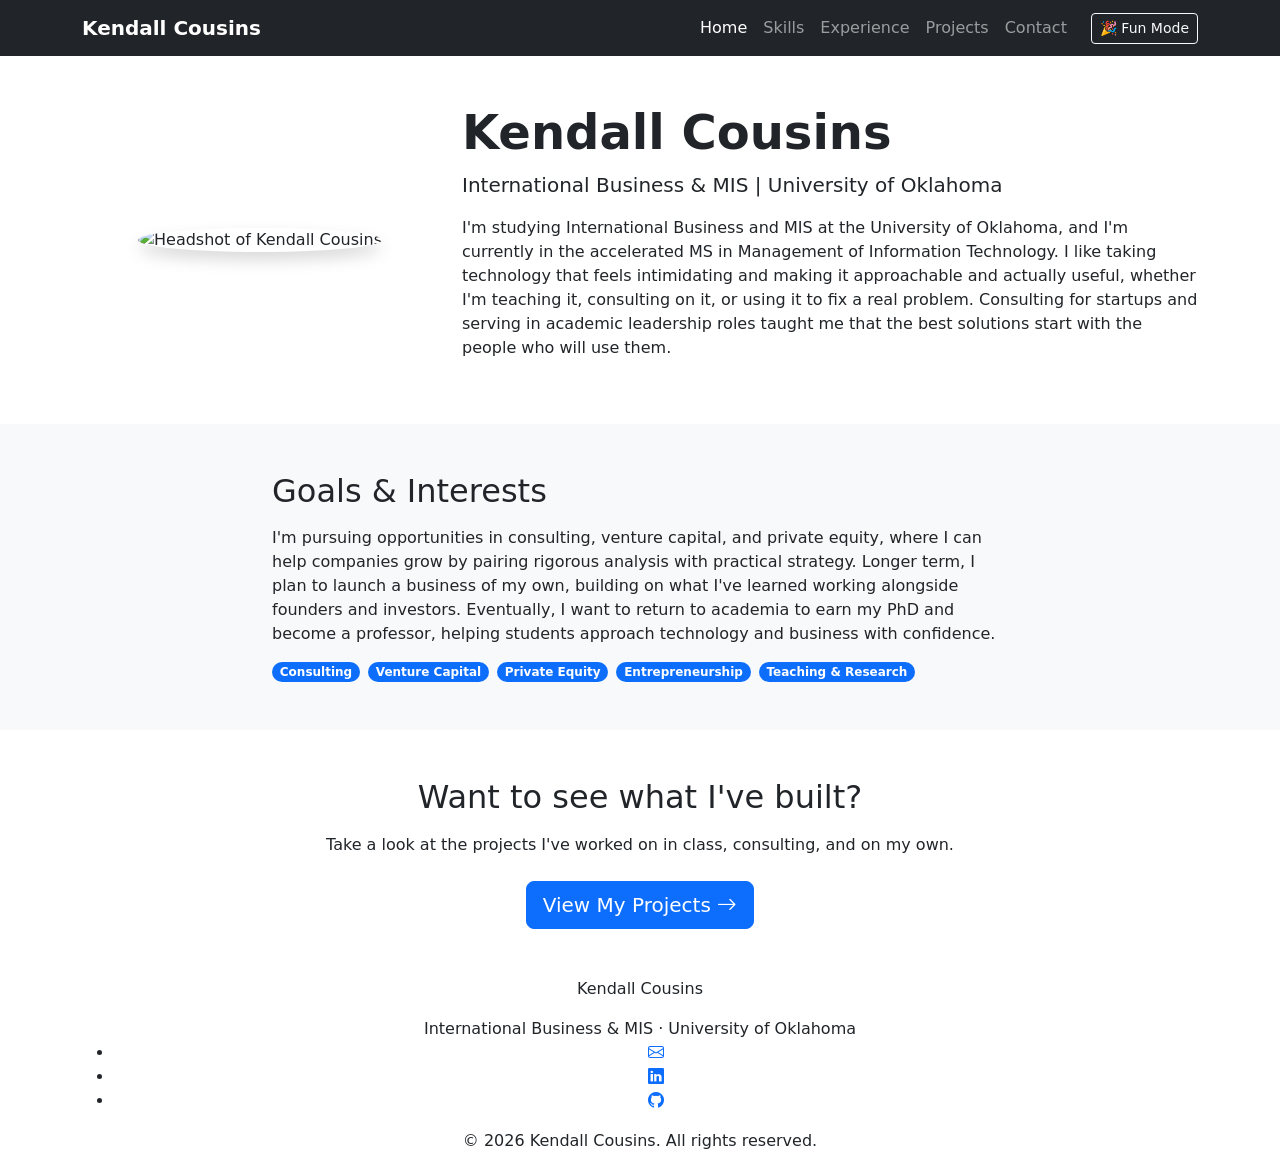
==== index.html @ b3e6fd57 "Add files via upload" ====
<!DOCTYPE html>
<html lang="en">
<head>
    <meta charset="UTF-8">
    <meta name="viewport" content="width=device-width, initial-scale=1.0">
    <title>Home | Kendall Cousins</title>

    <!-- Bootstrap CSS -->
    <link href="https://cdn.jsdelivr.net/npm/bootstrap@5.3.3/dist/css/bootstrap.min.css" rel="stylesheet">
    <!-- Bootstrap Icons -->
    <link href="https://cdn.jsdelivr.net/npm/bootstrap-icons@1.11.3/font/bootstrap-icons.min.css" rel="stylesheet">
    <!-- Google Fonts: Playfair Display (headings) + Source Sans 3 (body) -->
    <link rel="preconnect" href="https://fonts.googleapis.com">
    <link rel="preconnect" href="https://fonts.gstatic.com" crossorigin>
    <link href="https://fonts.googleapis.com/css2?family=Playfair+Display:wght@500;600;700&family=Source+Sans+3:wght@400;600;700&display=swap" rel="stylesheet">
    <!-- Your custom CSS (load AFTER Bootstrap so your styles win) -->
    <link href="css/style.css" rel="stylesheet">
</head>
<body>

    <!-- ============================================================
         BLOCK 1: NAVBAR
         Build a responsive Bootstrap navbar (navbar-expand-lg) with a
         hamburger toggler and links to all 5 pages:
         index.html, skills.html, experience.html, projects.html, contact.html
         Once it works here, copy it to every other page.
         ============================================================ -->
    <nav class="navbar navbar-expand-lg bg-dark sticky-top" data-bs-theme="dark">
        <div class="container">
            <a class="navbar-brand fw-bold" href="index.html">Kendall Cousins</a>
            <button class="navbar-toggler" type="button" data-bs-toggle="collapse" data-bs-target="#mainNav"
                    aria-controls="mainNav" aria-expanded="false" aria-label="Toggle navigation">
                <span class="navbar-toggler-icon"></span>
            </button>
            <div class="collapse navbar-collapse" id="mainNav">
                <ul class="navbar-nav ms-auto">
                    <li class="nav-item"><a class="nav-link active" aria-current="page" href="index.html">Home</a></li>
                    <li class="nav-item"><a class="nav-link" href="skills.html">Skills</a></li>
                    <li class="nav-item"><a class="nav-link" href="experience.html">Experience</a></li>
                    <li class="nav-item"><a class="nav-link" href="projects.html">Projects</a></li>
                    <li class="nav-item"><a class="nav-link" href="contact.html">Contact</a></li>
                    <li class="nav-item d-flex align-items-center">
                        <button id="fun-toggle" class="btn btn-outline-light btn-sm ms-lg-3 my-2 my-lg-0" type="button">🎉 Fun Mode</button>
                    </li>
                </ul>
            </div>
        </div>
    </nav>

    <main>

        <!-- ========================================================
             BLOCK 2: HERO / ABOUT
             Use the grid: <div class="row"> with two columns (e.g. col-md-4 / col-md-8)
             - Left: your photo or avatar (save it in images/)
             - Right: your name + a 3-5 sentence professional bio
             ======================================================== -->
        <section id="about" class="py-5">
            <div class="container">
                <div class="row align-items-center g-4">
                    <div class="col-md-4 text-center">
                        <img src="images/KC%20Headshot.JPG" alt="Headshot of Kendall Cousins"
                             class="img-fluid rounded-circle shadow headshot">
                    </div>
                    <div class="col-md-8">
                        <h1 class="display-5 fw-bold">Kendall Cousins</h1>
                        <p class="lead">International Business &amp; MIS | University of Oklahoma</p>
                        <p>
                            I'm studying International Business and MIS at the University of Oklahoma,
                            and I'm currently in the accelerated MS in Management of Information Technology.
                            I like taking technology that feels intimidating and making it approachable and
                            actually useful, whether I'm teaching it, consulting on it, or using it to fix a real problem.
                            Consulting for startups and serving in academic leadership roles taught me that the best
                            solutions start with the people who will use them.
                        </p>
                    </div>
                </div>
            </div>
        </section>

        <!-- ========================================================
             BLOCK 3: CAREER GOALS / INTERESTS
             A short summary of your goals or areas of interest.
             ======================================================== -->
        <section id="goals" class="py-5 bg-light">
            <div class="container">
                <div class="row justify-content-center">
                    <div class="col-lg-8">
                        <h2 class="mb-3">Goals &amp; Interests</h2>
                        <p>
                            I'm pursuing opportunities in consulting, venture capital, and private equity, where I can help
                            companies grow by pairing rigorous analysis with practical strategy. Longer term, I plan to
                            launch a business of my own, building on what I've learned working alongside founders and investors.
                            Eventually, I want to return to academia to earn my PhD and become a professor, helping students
                            approach technology and business with confidence.
                        </p>
                        <div class="d-flex flex-wrap gap-2">
                            <span class="badge rounded-pill text-bg-primary">Consulting</span>
                            <span class="badge rounded-pill text-bg-primary">Venture Capital</span>
                            <span class="badge rounded-pill text-bg-primary">Private Equity</span>
                            <span class="badge rounded-pill text-bg-primary">Entrepreneurship</span>
                            <span class="badge rounded-pill text-bg-primary">Teaching &amp; Research</span>
                        </div>
                    </div>
                </div>
            </div>
        </section>

        <!-- ========================================================
             BLOCK 4: CALL TO ACTION
             A Bootstrap button linking to projects.html ("View My Projects")
             ======================================================== -->
        <section id="cta" class="py-5 text-center">
            <div class="container">
                <h2 class="mb-3">Want to see what I've built?</h2>
                <p class="mb-4">Take a look at the projects I've worked on in class, consulting, and on my own.</p>
                <a href="projects.html" class="btn btn-primary btn-lg">
                    View My Projects <i class="bi bi-arrow-right"></i>
                </a>
            </div>
        </section>

    </main>

    <!-- FOOTER (same on every page) -->
    <footer class="site-footer">
        <div class="container text-center">
            <p class="footer-name">Kendall Cousins</p>
            <p class="mb-0">International Business &amp; MIS &middot; University of Oklahoma</p>
            <ul class="footer-social">
                <li><a href="mailto:kendall.cousins@outlook.com" aria-label="Email"><i class="bi bi-envelope"></i></a></li>
                <li><a href="https://www.linkedin.com/in/kendall-cousins/" target="_blank" rel="noopener noreferrer" aria-label="LinkedIn"><i class="bi bi-linkedin"></i></a></li>
                <li><a href="https://github.com/kendall-cousins" target="_blank" rel="noopener noreferrer" aria-label="GitHub"><i class="bi bi-github"></i></a></li>
            </ul>
            <p class="footer-copy">&copy; 2026 Kendall Cousins. All rights reserved.</p>
        </div>
    </footer>

    <!-- Bootstrap JS (needed for the navbar toggler, modals, etc.) -->
    <script src="https://cdn.jsdelivr.net/npm/bootstrap@5.3.3/dist/js/bootstrap.bundle.min.js"></script>
    <!-- Your custom JS -->
    <script src="js/script.js"></script>
    <script src="js/fun-mode.js"></script>
</body>
</html>
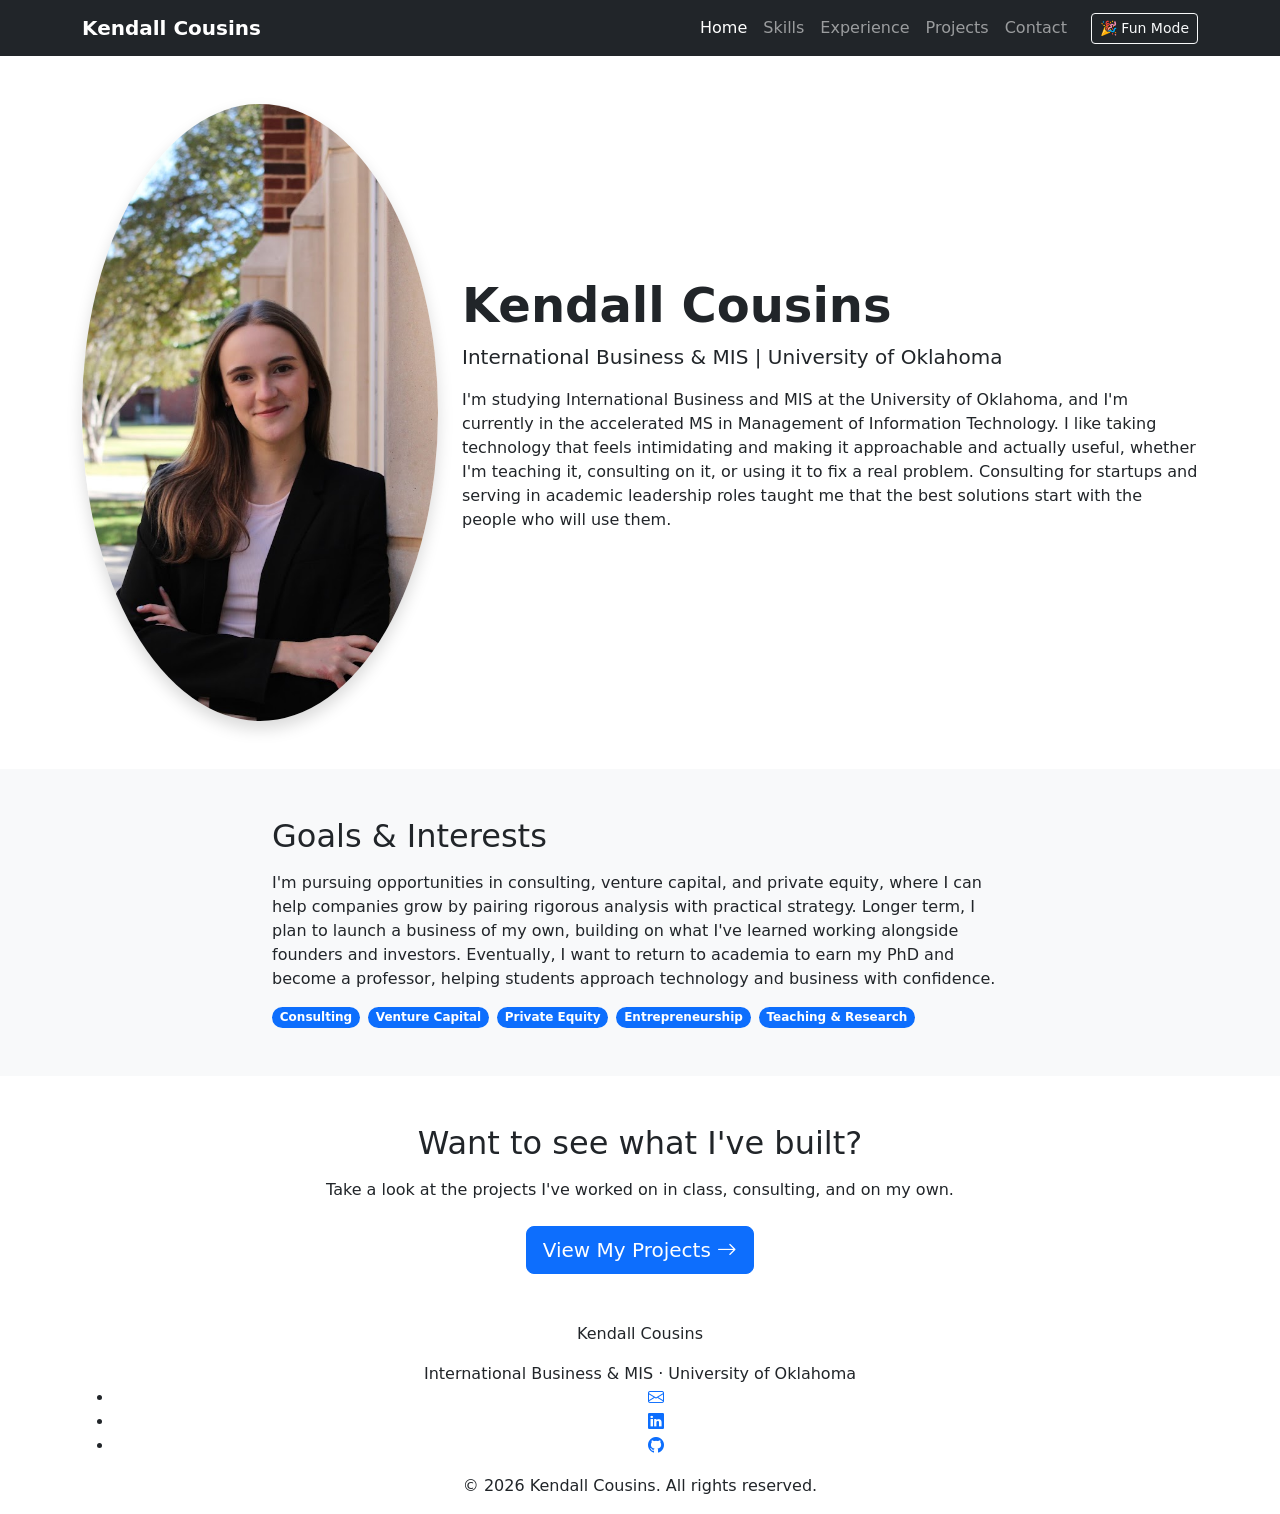
==== commit e64cb528: "Fix HTML encoding issues in index.html" ====
--- a/index.html
+++ b/index.html
@@ -59,7 +59,7 @@
             <div class="container">
                 <div class="row align-items-center g-4">
                     <div class="col-md-4 text-center">
-                        <img src="images/KC%20Headshot.JPG" alt="Headshot of Kendall Cousins"
+                        <img src="images/KC Headshot.JPG" alt="Headshot of Kendall Cousins"
                              class="img-fluid rounded-circle shadow headshot">
                     </div>
                     <div class="col-md-8">
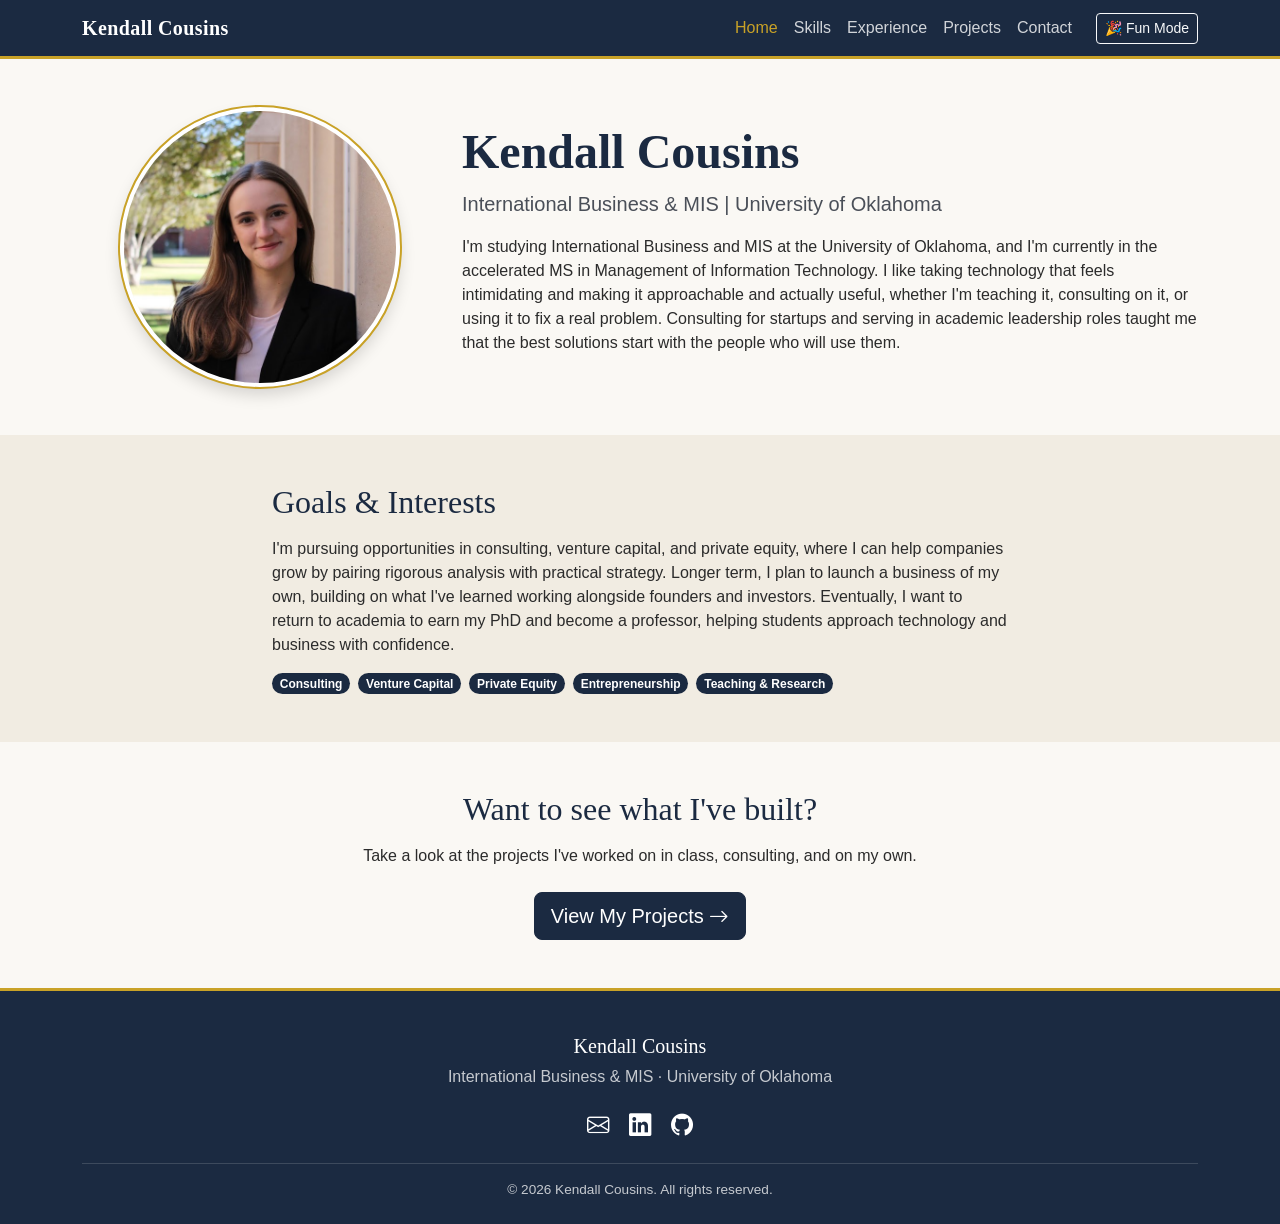
==== commit e43b7f27: "Fix HTML encoding issues in index.html" ====
--- a/index.html
+++ b/index.html
@@ -14,7 +14,7 @@
     <link rel="preconnect" href="https://fonts.gstatic.com" crossorigin>
     <link href="https://fonts.googleapis.com/css2?family=Playfair+Display:wght@500;600;700&family=Source+Sans+3:wght@400;600;700&display=swap" rel="stylesheet">
     <!-- Your custom CSS (load AFTER Bootstrap so your styles win) -->
-    <link href="css/style.css" rel="stylesheet">
+    <link href="style.css" rel="stylesheet">
 </head>
 <body>
 
--- a/style.css
+++ b/style.css
@@ -0,0 +1,468 @@
+/* ==============================================================
+   style.css - your custom styles
+   Goal: make the site NOT look like default Bootstrap.
+   This file loads after Bootstrap, so rules here override it.
+   ============================================================== */
+
+
+/* ---------- 1. Color palette & fonts (CSS variables) ----------
+   Navy & gold. The --bs-* lines retheme Bootstrap's own classes
+   (text-primary, bg-light, badges, accordion...) without touching the HTML.
+   Gold is only used on navy or as a light tint: it's too pale for
+   text on a white background.
+*/
+:root {
+    --navy: #1b2a41;
+    --navy-light: #2c4266;
+    --gold: #c9a227;
+    --gold-dark: #8a6d12;   /* gold dark enough to read on white */
+    --gold-tint: #f3ebd3;
+    --cream: #faf8f4;
+    --cream-dark: #f1ece2;
+    --charcoal: #2b2b2b;
+
+    --font-heading: "Playfair Display", Georgia, "Times New Roman", serif;
+    --font-body: "Source Sans 3", "Segoe UI", Arial, sans-serif;
+
+    --bs-body-font-family: var(--font-body);
+    --bs-body-bg: var(--cream);
+    --bs-body-color: var(--charcoal);
+
+    --bs-primary: var(--navy);
+    --bs-primary-rgb: 27, 42, 65;
+    --bs-primary-bg-subtle: var(--gold-tint);
+    --bs-primary-border-subtle: #e2d3a4;
+    --bs-primary-text-emphasis: var(--navy);
+    --bs-secondary-rgb: 91, 100, 117;
+    --bs-light-rgb: 241, 236, 226;   /* the alternating "bg-light" sections */
+
+    --bs-link-color: var(--navy);
+    --bs-link-color-rgb: 27, 42, 65;
+    --bs-link-hover-color: var(--gold-dark);
+    --bs-link-hover-color-rgb: 138, 109, 18;
+    --bs-focus-ring-color: rgba(201, 162, 39, 0.4);
+    --bs-border-color: #e3ddd0;
+}
+
+
+/* ---------- 2. Base page styles (body, headings, links) ---------- */
+
+/* Keeps the footer at the bottom even on short pages */
+body {
+    min-height: 100vh;
+    display: flex;
+    flex-direction: column;
+}
+
+main {
+    flex: 1 0 auto;
+}
+
+h1, h2, h3, h4, h5, h6,
+.navbar-brand {
+    font-family: var(--font-heading);
+    color: var(--navy);
+}
+
+.lead {
+    color: #4a4f58;
+}
+
+
+/* ---------- 3. Navbar ---------- */
+.navbar.bg-dark {
+    background-color: var(--navy) !important;
+    border-bottom: 3px solid var(--gold);
+}
+
+.navbar[data-bs-theme=dark] {
+    --bs-navbar-color: rgba(255, 255, 255, 0.8);
+    --bs-navbar-hover-color: #fff;
+    --bs-navbar-active-color: var(--gold);
+}
+
+.navbar-brand {
+    color: #fff;
+    letter-spacing: 0.02em;
+}
+
+
+/* ---------- 4. Hero / About section ---------- */
+.headshot {
+    width: 100%;
+    max-width: 280px;
+    aspect-ratio: 1 / 1;
+    object-fit: cover;
+    border: 4px solid #fff;
+    outline: 2px solid var(--gold);
+}
+
+
+/* ---------- 5. Cards (skills, experience, projects) ---------- */
+.card {
+    background-color: #fff;
+    border-top: 3px solid var(--gold);
+}
+
+.accordion {
+    --bs-accordion-btn-focus-box-shadow: 0 0 0 0.25rem var(--bs-focus-ring-color);
+}
+
+.contact-card {
+    transition: transform 0.2s ease, box-shadow 0.2s ease;
+}
+
+.contact-card:hover,
+.contact-card:focus-visible {
+    transform: translateY(-4px);
+    box-shadow: 0 0.5rem 1rem rgba(0, 0, 0, 0.15) !important;
+}
+
+
+/* ---------- 6. Buttons & badges ---------- */
+.btn-primary {
+    --bs-btn-bg: var(--navy);
+    --bs-btn-border-color: var(--navy);
+    --bs-btn-hover-bg: var(--gold);
+    --bs-btn-hover-border-color: var(--gold);
+    --bs-btn-hover-color: var(--navy);
+    --bs-btn-active-bg: var(--gold-dark);
+    --bs-btn-active-border-color: var(--gold-dark);
+    --bs-btn-focus-shadow-rgb: 201, 162, 39;
+}
+
+.btn-outline-primary {
+    --bs-btn-color: var(--navy);
+    --bs-btn-border-color: var(--navy);
+    --bs-btn-hover-bg: var(--navy);
+    --bs-btn-hover-border-color: var(--navy);
+    --bs-btn-active-bg: var(--navy);
+    --bs-btn-active-border-color: var(--navy);
+    --bs-btn-focus-shadow-rgb: 201, 162, 39;
+}
+
+.form-control:focus {
+    border-color: var(--gold);
+    box-shadow: 0 0 0 0.25rem var(--bs-focus-ring-color);
+}
+
+
+/* ---------- 7. Footer ---------- */
+.site-footer {
+    background-color: var(--navy);
+    border-top: 3px solid var(--gold);
+    color: rgba(255, 255, 255, 0.75);
+    padding: 2.5rem 0 1.5rem;
+}
+
+.footer-name {
+    font-family: var(--font-heading);
+    font-size: 1.25rem;
+    color: #fff;
+    margin-bottom: 0.25rem;
+}
+
+.footer-social {
+    display: flex;
+    justify-content: center;
+    gap: 1.25rem;
+    list-style: none;
+    padding: 0;
+    margin: 1.25rem 0;
+}
+
+.footer-social a {
+    color: #fff;
+    font-size: 1.4rem;
+    transition: color 0.2s ease;
+}
+
+.footer-social a:hover,
+.footer-social a:focus-visible {
+    color: var(--gold);
+}
+
+.footer-copy {
+    font-size: 0.85rem;
+    margin: 0;
+    padding-top: 1rem;
+    border-top: 1px solid rgba(255, 255, 255, 0.15);
+}
+
+
+/* ---------- 8. Extra feature styles: FUN MODE ----------
+   Everything here only applies while <body> has a fun-* class,
+   which js/fun-mode.js adds and removes.
+
+   Stacking order (bottom to top):
+   GIFs 50 → corner nav / cookie banner / loading screen 9000
+   → "Are you sure?" pop-up 9400
+   → navbar 9500 (so the Normal Mode button is always reachable)
+   → cursor effects 9700
+*/
+
+/* Colors & fonts */
+body.fun-mode {
+    background: linear-gradient(135deg, #ff6ec7, #ffe156, #7afcff, #b388ff);
+    background-attachment: fixed;
+    font-family: "Comic Sans MS", "Comic Sans", "Chalkboard SE", cursive;
+}
+
+body.fun-mode h1,
+body.fun-mode h2,
+body.fun-mode h3,
+body.fun-mode h4,
+body.fun-mode h5,
+body.fun-mode h6,
+body.fun-mode .navbar-brand {
+    font-family: inherit; /* Comic Sans wins over the serif headings */
+}
+
+body.fun-mode h1,
+body.fun-mode h2 {
+    color: #ff00aa;
+    text-shadow: 3px 3px 0 #00ffff;
+}
+
+body.fun-mode .bg-light {
+    background: transparent !important;
+}
+
+body.fun-mode .navbar {
+    background: #6a00ff !important;
+    z-index: 9500;
+}
+
+body.fun-mode .card {
+    background: #fffbe6;
+    border: 4px dashed #ff00aa;
+    transform: rotate(-1.5deg);
+}
+
+body.fun-mode .col-md-6:nth-child(even) .card {
+    transform: rotate(1.5deg);
+}
+
+/* GIFs */
+.fun-gif {
+    position: absolute;
+    width: 130px;
+    z-index: 50;
+    pointer-events: none;
+}
+
+/* Row of silly buttons at the top, retro footer at the bottom */
+.fun-bar {
+    display: flex;
+    flex-wrap: wrap;
+    gap: 0.5rem;
+    justify-content: center;
+    padding: 1rem;
+}
+
+.fun-footer {
+    text-align: center;
+    padding: 2rem 1rem;
+}
+
+/* Visitor counter */
+.fun-counter {
+    display: inline-block;
+    font-family: "Courier New", monospace;
+    font-weight: bold;
+    background: #000;
+    color: #39ff14;
+    border: 3px ridge #c0c0c0;
+    padding: 0.5rem 1rem;
+}
+
+/* Under construction banner */
+.fun-construction {
+    text-align: center;
+    padding: 0.75rem;
+    background: repeating-linear-gradient(45deg, #ffd400 0 20px, #111 20px 40px);
+}
+
+.fun-construction span {
+    display: inline-block;
+    background: #ffd400;
+    color: #111;
+    font-weight: 900;
+    font-size: 1.25rem;
+    padding: 0.25rem 1rem;
+    animation: fun-blink 1s steps(2, start) infinite;
+}
+
+@keyframes fun-blink {
+    to { visibility: hidden; }
+}
+
+/* Fake awards */
+.fun-awards {
+    display: flex;
+    flex-wrap: wrap;
+    gap: 1rem;
+    justify-content: center;
+    margin-top: 1rem;
+}
+
+.fun-award {
+    background: linear-gradient(#ffe066, #f4a300);
+    border: 3px outset #ffd700;
+    font-size: 0.85rem;
+    font-weight: bold;
+    padding: 0.5rem 1rem;
+}
+
+/* "Are you sure?" pop-up */
+.fun-popup-backdrop {
+    position: fixed;
+    inset: 0;
+    z-index: 9400;
+    display: flex;
+    align-items: center;
+    justify-content: center;
+    padding: 16px;
+    background: rgba(0, 0, 0, 0.5);
+}
+
+.fun-popup {
+    position: relative;
+    width: 100%;
+    max-width: 420px;
+    text-align: center;
+    background: #fff;
+    border: 5px solid #ff00aa;
+    padding: 2.5rem 1.5rem 1.5rem;
+}
+
+.fun-popup-close {
+    position: absolute;
+    top: 8px;
+    right: 8px;
+    width: 32px;
+    height: 32px;
+    border: none;
+    background: #ff00aa;
+    color: #fff;
+    font-size: 1.25rem;
+    line-height: 1;
+    transition: transform 0.15s ease;
+}
+
+/* Cookie banner */
+.fun-cookie {
+    position: fixed;
+    left: 16px;
+    right: 16px;
+    bottom: 16px;
+    z-index: 9000;
+    max-width: 520px;
+    margin: 0 auto;
+    background: #3b2314;
+    color: #fff;
+    border-radius: 1rem;
+    padding: 1rem;
+    box-shadow: 0 0.5rem 1.5rem rgba(0, 0, 0, 0.4);
+}
+
+/* Fake loading screen (top is set by JS to sit under the navbar) */
+.fun-loading {
+    position: fixed;
+    left: 0;
+    right: 0;
+    bottom: 0;
+    z-index: 9000;
+    display: flex;
+    flex-direction: column;
+    align-items: center;
+    justify-content: center;
+    gap: 1rem;
+    padding: 16px;
+    background: #fff;
+}
+
+.fun-loading .progress {
+    width: min(400px, 100%);
+    height: 1.5rem;
+}
+
+/* Corner navigation */
+.fun-corner {
+    position: fixed;
+    z-index: 9000;
+}
+
+.fun-corner-nw { left: 12px; }
+.fun-corner-ne { right: 12px; }
+.fun-corner-sw { left: 12px; bottom: 12px; }
+.fun-corner-se { right: 12px; bottom: 12px; }
+
+/* Sideways biography: every paragraph becomes one long line */
+body.fun-sideways main p {
+    white-space: nowrap;
+    overflow-x: auto;
+    padding-bottom: 0.5rem;
+}
+
+/* Page rotation (everything except the fun extras) */
+body.fun-rotating > *:not(.fun-layer) {
+    transform: rotate(var(--fun-rotate, 0deg));
+    transition: transform 0.4s ease;
+}
+
+/* Emoji trail */
+.fun-trail {
+    position: fixed;
+    z-index: 9700;
+    pointer-events: none;
+    font-size: 1.5rem;
+    transform: translate(-50%, -50%);
+    animation: fun-float 1s ease-out forwards;
+}
+
+@keyframes fun-float {
+    to {
+        opacity: 0;
+        transform: translate(-50%, -150%) scale(1.5);
+    }
+}
+
+/* Giant emoji cursor */
+.fun-giant-cursor {
+    position: fixed;
+    z-index: 9700;
+    display: none;
+    pointer-events: none;
+    font-size: 120px;
+    line-height: 1;
+    transform: translate(-50%, -50%);
+}
+
+.fun-giant-cursor.is-visible {
+    display: block;
+}
+
+body.fun-hide-cursor,
+body.fun-hide-cursor * {
+    cursor: none !important;
+}
+
+/* "Make It Rhyme" button (position is random, set by JS) */
+.fun-rhyme-button {
+    position: fixed;
+    z-index: 9000;
+}
+
+/* Turn off blinking and motion for visitors who ask for less motion */
+@media (prefers-reduced-motion: reduce) {
+    .fun-construction span,
+    .fun-trail {
+        animation: none;
+    }
+
+    body.fun-rotating > *:not(.fun-layer),
+    .fun-popup-close {
+        transition: none;
+    }
+}
